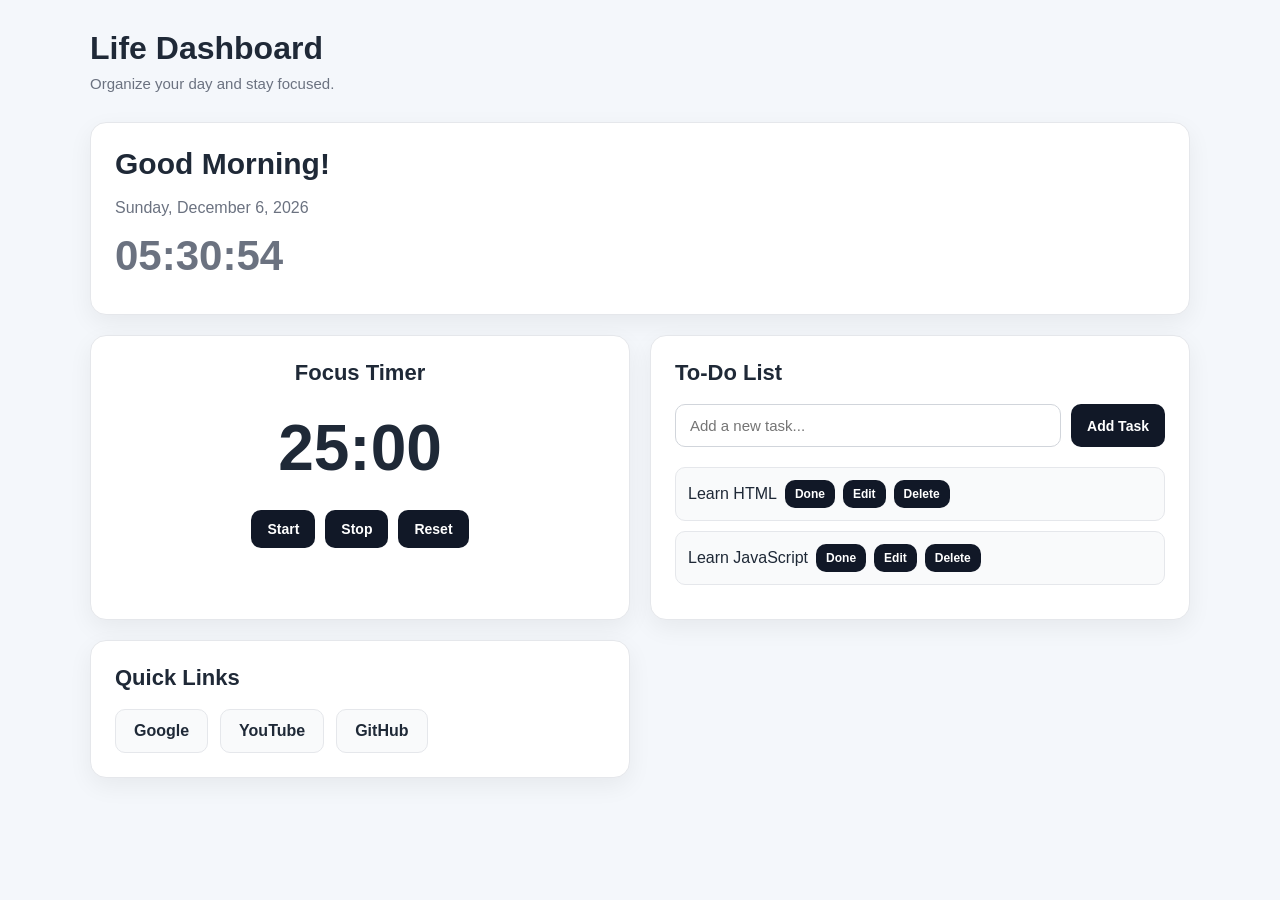
==== CodingCamp-24Agustus26-InsanKaylaRafi/index.html @ a3c7e479 "-" ====
<!DOCTYPE html>
<html lang="en">
<head>
    <meta charset="UTF-8">
    <meta name="viewport" content="width=device-width, initial-scale=1.0">
    <title>Life Dashboard</title>

    <link rel="stylesheet" href="css/style.css">

</head>

<body>

    <header>
        <div>
            <h1>Life Dashboard</h1>
            <p>Organize your day and stay focused.</p>
        </div>
    </header>

    <div class="dashboard">
        <!-- Greeting -->
        <section class="greeting-card">
            <h2 id="greeting">Good Morning!</h2>
            <p id="date">Monday, 24 August 2026</p>
            <p class="clock" id="clock">08:30:00</p>
        </section>

        <!-- Focus Timer -->
        <section class="timer-card">
            <h2>Focus Timer</h2>

            <div class="timer-display">
                25:00
            </div>

            <div class="timer-buttons">
                <button>Start</button>
                <button>Stop</button>
                <button>Reset</button>
            </div>
        </section>

        <!-- To-Do List -->
        <section>
            <h2>To-Do List</h2>

            <div class="todo-input">
                <input
                    type="text"
                    placeholder="Add a new task..."
                >
                <button>Add Task</button>
            </div>

            <ul>
                <li>
                    Learn HTML
                    <button>Done</button>
                    <button>Edit</button>
                    <button>Delete</button>
                </li>

                <li>
                    Learn JavaScript
                    <button>Done</button>
                    <button>Edit</button>
                    <button>Delete</button>
                </li>
            </ul>
        </section>

        <!-- Quick Links -->
        <section>
            <h2>Quick Links</h2>

            <div class="links-container">
                <a href="https://www.google.com" target="_blank" class="quick-link">
                    Google
                </a>

                <a href="https://www.youtube.com" target="_blank" class="quick-link">
                    YouTube
                </a>

                <a href="https://github.com" target="_blank" class="quick-link">
                    GitHub
                </a>
            </div>
        </section>
    </div>

    <script src="js/sciprt.js"></script>
</body>
</html>
---- CodingCamp-24Agustus26-InsanKaylaRafi/css/style.css ----
* {
    box-sizing: border-box;
    margin: 0;
    padding: 0;
}

body {
    font-family: Arial, Helvetica, sans-serif;
    background: #f4f7fb;
    color: #1f2937;
    min-height: 100vh;
    padding: 30px;
}




header {
    max-width: 1100px;
    margin: 0 auto 30px;
    display: flex;
    justify-content: space-between;
    align-items: center;
}

header h1 {
    font-size: 32px;
    margin-bottom: 8px;
}

header p {
    color: #6b7280;
    font-size: 15px;
}




.dashboard {
    max-width: 1100px;
    margin: 0 auto;

    display: grid;
    grid-template-columns: repeat(2, 1fr);
    gap: 20px;
}




section {
    background: white;
    border-radius: 16px;
    padding: 24px;

    box-shadow: 0 8px 25px rgba(0, 0, 0, 0.06);

    border: 1px solid #e5e7eb;
}

section h2 {
    font-size: 22px;
    margin-bottom: 18px;
}




.greeting-card {
    grid-column: span 2;
}

.greeting-card h2 {
    font-size: 30px;
}

.greeting-card p {
    color: #6b7280;
    margin-bottom: 10px;
}

.clock {
    font-size: 42px;
    font-weight: bold;
    margin: 15px 0 20px;
}



.name-section {
    display: flex;
    gap: 10px;
}

.name-section input {
    flex: 1;
}




.timer-card {
    text-align: center;
}

.timer-display {
    font-size: 64px;
    font-weight: bold;
    margin: 25px 0;
}

.timer-buttons {
    display: flex;
    justify-content: center;
    gap: 10px;
}




input {
    width: 100%;
    padding: 12px 14px;

    border: 1px solid #d1d5db;
    border-radius: 10px;

    font-size: 15px;
    outline: none;
}

input:focus {
    border-color: #6b7280;
}




button {
    border: none;
    border-radius: 10px;

    padding: 11px 16px;

    font-size: 14px;
    font-weight: 600;

    cursor: pointer;

    background: #111827;
    color: white;

    transition: 0.2s;
}

button:hover {
    transform: translateY(-1px);
    opacity: 0.9;
}



.todo-input {
    display: flex;
    gap: 10px;
    margin-bottom: 20px;
}

.todo-input input {
    flex: 1;
}

ul {
    list-style: none;
}

li {
    display: flex;
    align-items: center;
    gap: 8px;

    padding: 12px;

    margin-bottom: 10px;

    background: #f9fafb;

    border-radius: 10px;

    border: 1px solid #e5e7eb;
}

li button {
    padding: 7px 10px;
    font-size: 12px;
}




.links-container {
    display: flex;
    flex-wrap: wrap;
    gap: 12px;
}

.quick-link {
    text-decoration: none;

    padding: 12px 18px;

    background: #f9fafb;

    border: 1px solid #e5e7eb;

    border-radius: 10px;

    color: #1f2937;

    font-weight: 600;

    transition: 0.2s;
}

.quick-link:hover {
    transform: translateY(-2px);
}



.theme-btn {
    background: #374151;
}




@media (max-width: 768px) {

    body {
        padding: 20px;
    }

    header {
        flex-direction: column;
        align-items: flex-start;
        gap: 15px;
    }

    .dashboard {
        grid-template-columns: 1fr;
    }

    .greeting-card {
        grid-column: span 1;
    }

    .timer-display {
        font-size: 50px;
    }

    .name-section,
    .todo-input {
        flex-direction: column;
    }

    .timer-buttons {
        flex-wrap: wrap;
    }
}
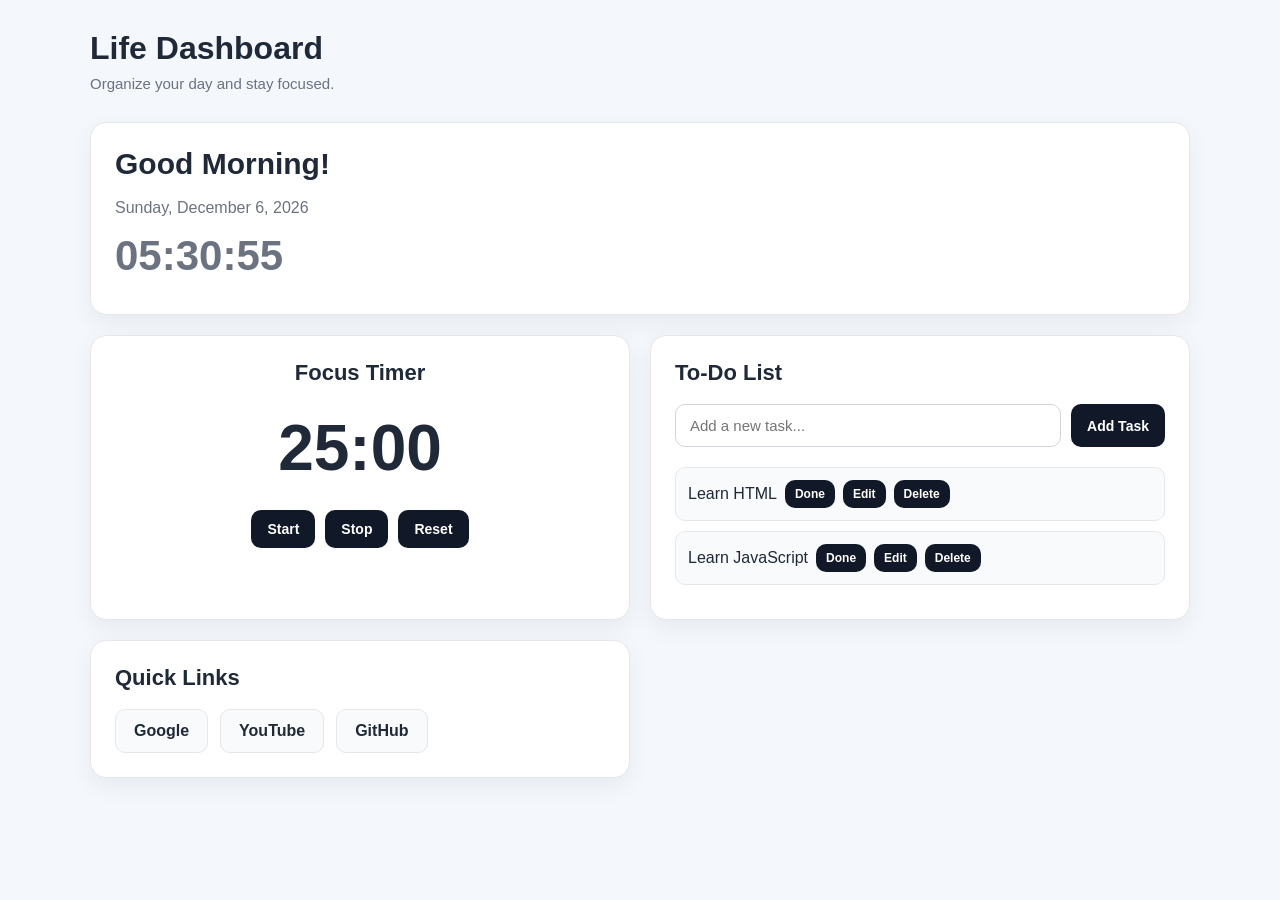
==== commit 9f6b0e9b: "-" ====
--- a/CodingCamp-24Agustus26-InsanKaylaRafi/index.html
+++ b/CodingCamp-24Agustus26-InsanKaylaRafi/index.html
@@ -1,4 +1,4 @@
-<!DOCTYPE html>
+﻿<!DOCTYPE html>
 <html lang="en">
 <head>
     <meta charset="UTF-8">
@@ -30,14 +30,14 @@
         <section class="timer-card">
             <h2>Focus Timer</h2>
 
-            <div class="timer-display">
+            <div class="timer-display" id="timerDisplay">
                 25:00
             </div>
 
             <div class="timer-buttons">
-                <button>Start</button>
-                <button>Stop</button>
-                <button>Reset</button>
+                <button id="startTimer">Start</button>
+                <button id="stopTimer">Stop</button>
+                <button id="resetTimer">Reset</button>
             </div>
         </section>
 
@@ -92,4 +92,4 @@
 
     <script src="js/sciprt.js"></script>
 </body>
-</html>+</html>
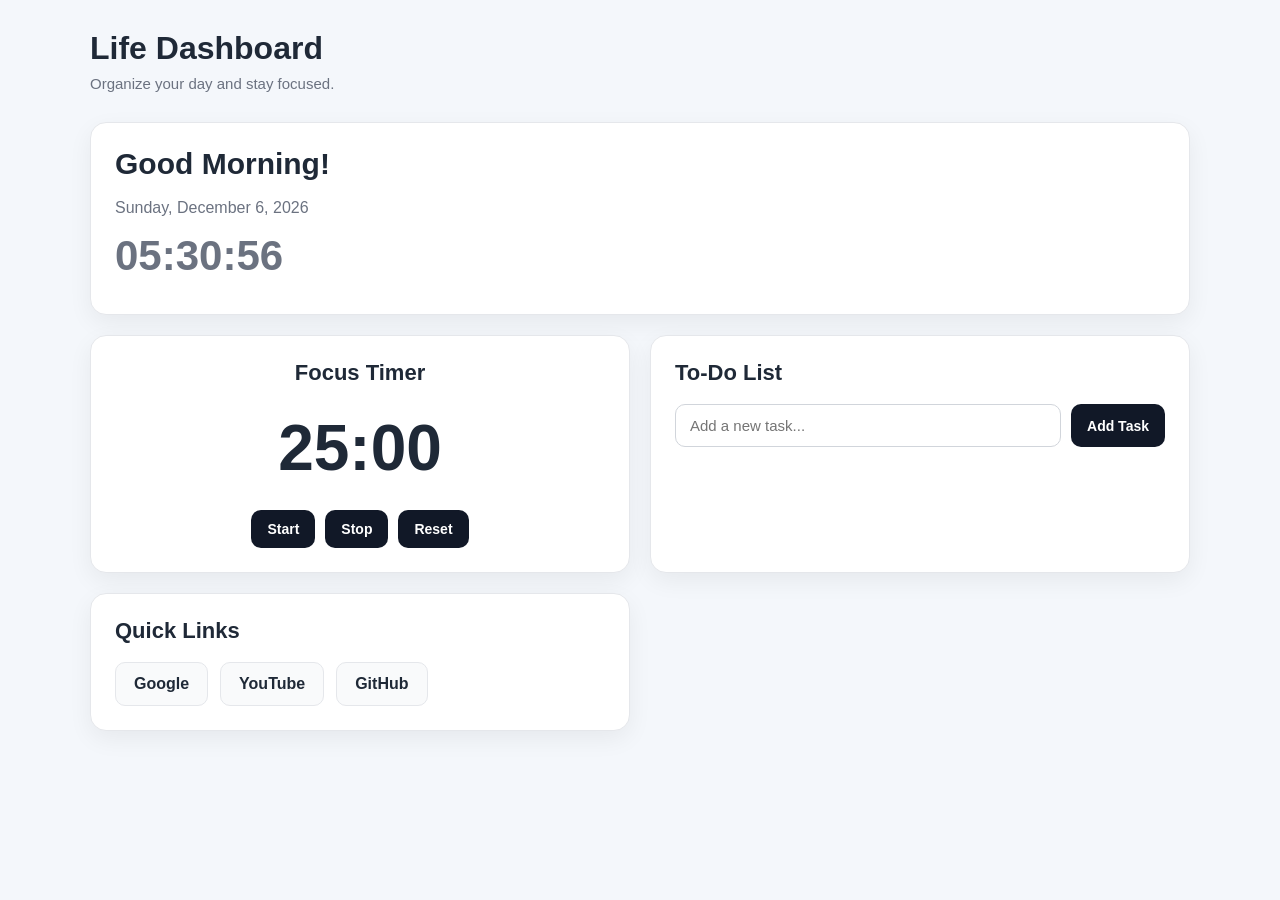
==== commit 44002283: "-" ====
--- a/CodingCamp-24Agustus26-InsanKaylaRafi/index.html
+++ b/CodingCamp-24Agustus26-InsanKaylaRafi/index.html
@@ -19,14 +19,14 @@
     </header>
 
     <div class="dashboard">
-        <!-- Greeting -->
+        
         <section class="greeting-card">
             <h2 id="greeting">Good Morning!</h2>
             <p id="date">Monday, 24 August 2026</p>
             <p class="clock" id="clock">08:30:00</p>
         </section>
 
-        <!-- Focus Timer -->
+        
         <section class="timer-card">
             <h2>Focus Timer</h2>
 
@@ -41,36 +41,28 @@
             </div>
         </section>
 
-        <!-- To-Do List -->
+        
         <section>
             <h2>To-Do List</h2>
 
             <div class="todo-input">
                 <input
                     type="text"
+                    id="taskInput"
                     placeholder="Add a new task..."
                 >
-                <button>Add Task</button>
+
+                <button id="addTaskBtn">
+                    Add Task
+                </button>
             </div>
 
-            <ul>
-                <li>
-                    Learn HTML
-                    <button>Done</button>
-                    <button>Edit</button>
-                    <button>Delete</button>
-                </li>
-
-                <li>
-                    Learn JavaScript
-                    <button>Done</button>
-                    <button>Edit</button>
-                    <button>Delete</button>
-                </li>
+            <ul id="taskList">
             </ul>
         </section>
+       
 
-        <!-- Quick Links -->
+        
         <section>
             <h2>Quick Links</h2>
 
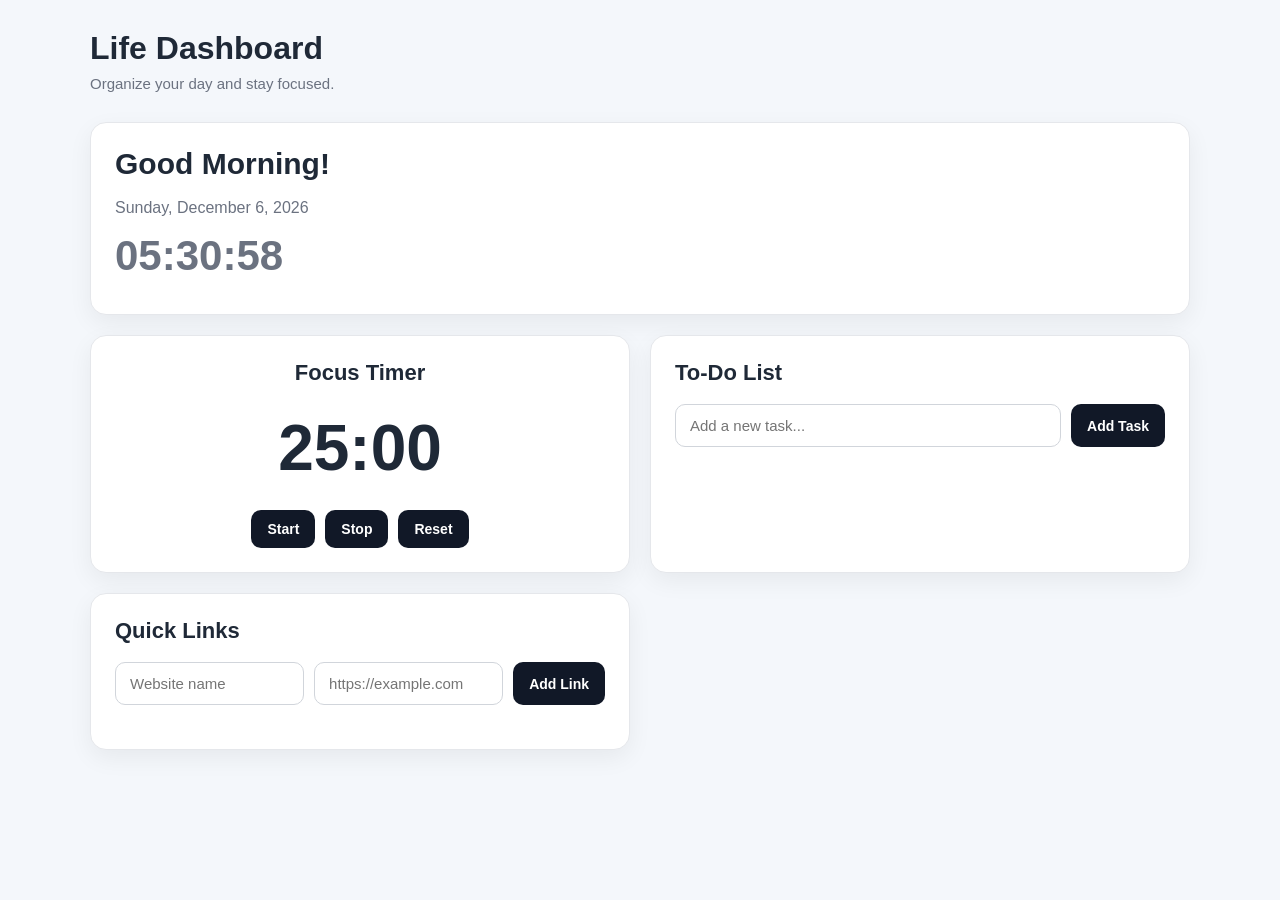
==== commit 8d8fa0e8: "-" ====
--- a/CodingCamp-24Agustus26-InsanKaylaRafi/index.html
+++ b/CodingCamp-24Agustus26-InsanKaylaRafi/index.html
@@ -62,22 +62,29 @@
         </section>
        
 
-        
+
         <section>
             <h2>Quick Links</h2>
 
-            <div class="links-container">
-                <a href="https://www.google.com" target="_blank" class="quick-link">
-                    Google
-                </a>
+            <div class="link-input">
+                <input
+                    type="text"
+                    id="linkNameInput"
+                    placeholder="Website name"
+                >
 
-                <a href="https://www.youtube.com" target="_blank" class="quick-link">
-                    YouTube
-                </a>
+                <input
+                    type="text"
+                    id="linkUrlInput"
+                    placeholder="https://example.com"
+                >
 
-                <a href="https://github.com" target="_blank" class="quick-link">
-                    GitHub
-                </a>
+                <button id="addLinkBtn">
+                    Add Link
+                </button>
+            </div>
+
+            <div id="quickLinksList" class="links-container">
             </div>
         </section>
     </div>
--- a/CodingCamp-24Agustus26-InsanKaylaRafi/css/style.css
+++ b/CodingCamp-24Agustus26-InsanKaylaRafi/css/style.css
@@ -269,4 +269,43 @@
     .timer-buttons {
         flex-wrap: wrap;
     }
+}
+
+.completed {
+    text-decoration: line-through;
+    opacity: 0.5;
+}
+
+.link-input {
+    display: flex;
+    gap: 10px;
+    margin-bottom: 20px;
+}
+
+.link-input input {
+    flex: 1;
+}
+
+.link-item {
+    display: flex;
+    align-items: center;
+    gap: 10px;
+
+    padding: 12px;
+
+    background: #f9fafb;
+    border: 1px solid #e5e7eb;
+    border-radius: 10px;
+}
+
+.link-item a {
+    text-decoration: none;
+    color: #1f2937;
+    font-weight: 600;
+}
+
+@media (max-width: 768px) {
+    .link-input {
+        flex-direction: column;
+    }
 }
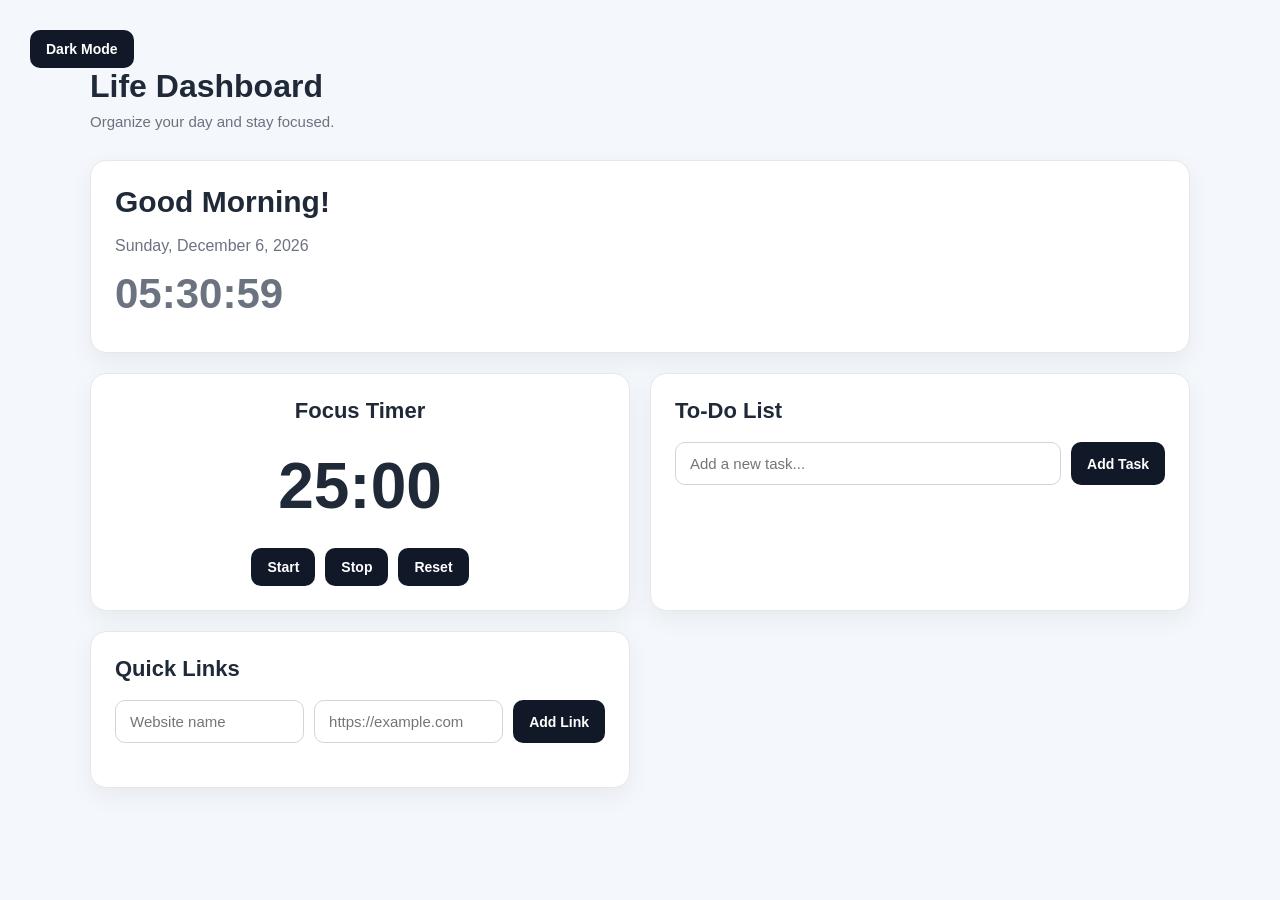
==== commit 827d6b72: "-" ====
--- a/CodingCamp-24Agustus26-InsanKaylaRafi/index.html
+++ b/CodingCamp-24Agustus26-InsanKaylaRafi/index.html
@@ -3,7 +3,11 @@
 <head>
     <meta charset="UTF-8">
     <meta name="viewport" content="width=device-width, initial-scale=1.0">
-    <title>Life Dashboard</title>
+    <title>coding camp revou</title>
+    
+    <button id="themeToggle">
+    Dark Mode
+    </button>
 
     <link rel="stylesheet" href="css/style.css">
 
--- a/CodingCamp-24Agustus26-InsanKaylaRafi/css/style.css
+++ b/CodingCamp-24Agustus26-InsanKaylaRafi/css/style.css
@@ -308,4 +308,41 @@
     .link-input {
         flex-direction: column;
     }
+}
+
+
+
+body.dark-mode {
+    background: #111827;
+    color: #f9fafb;
+}
+
+body.dark-mode section {
+    background: #1f2937;
+    border-color: #374151;
+}
+
+body.dark-mode header p,
+body.dark-mode section p {
+    color: #d1d5db;
+}
+
+body.dark-mode input {
+    background: #374151;
+    color: white;
+    border-color: #4b5563;
+}
+
+body.dark-mode li {
+    background: #374151;
+    border-color: #4b5563;
+}
+
+body.dark-mode .link-item {
+    background: #374151;
+    border-color: #4b5563;
+}
+
+body.dark-mode .link-item a {
+    color: white;
 }
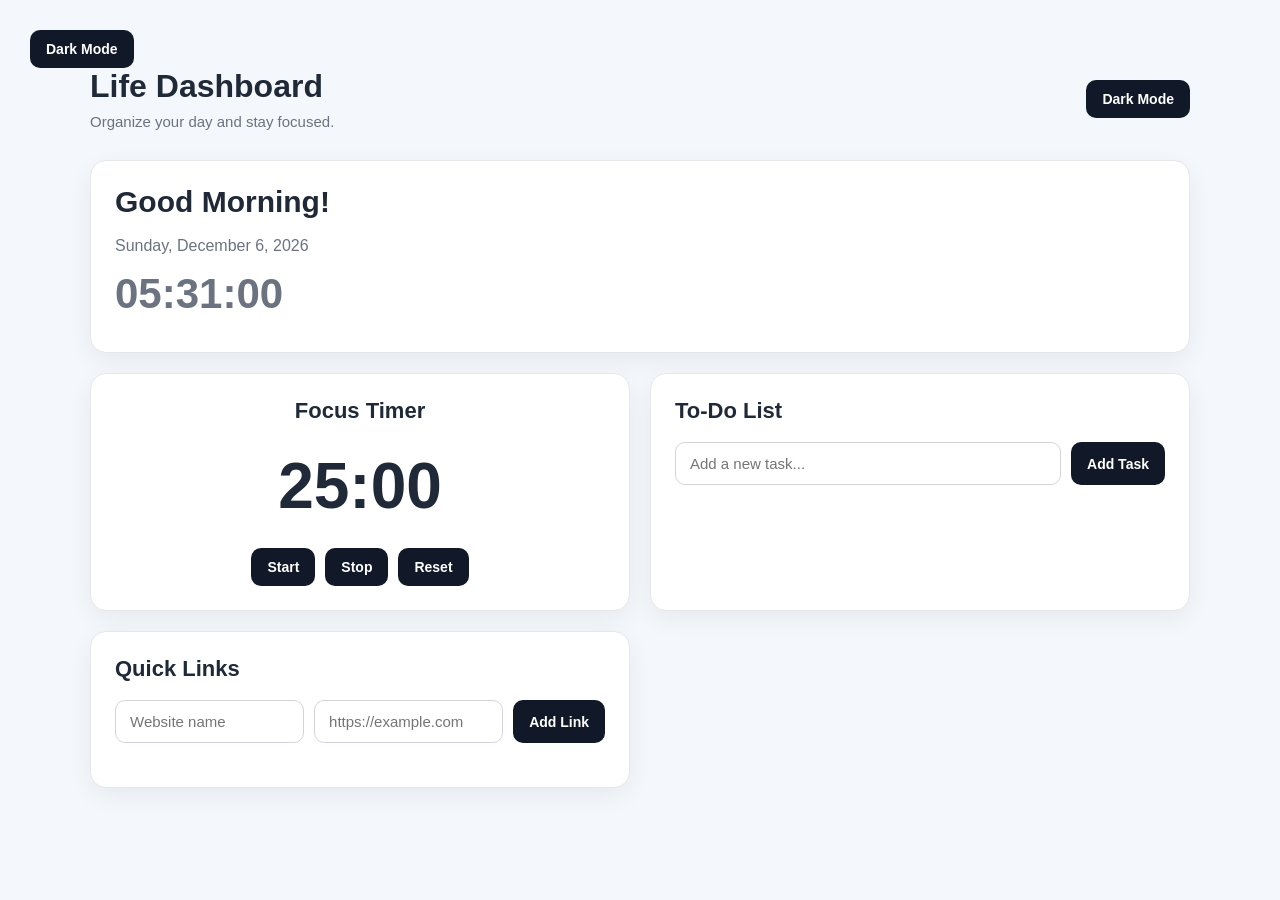
==== commit 2cdf0906: "-" ====
--- a/CodingCamp-24Agustus26-InsanKaylaRafi/index.html
+++ b/CodingCamp-24Agustus26-InsanKaylaRafi/index.html
@@ -20,6 +20,9 @@
             <h1>Life Dashboard</h1>
             <p>Organize your day and stay focused.</p>
         </div>
+        <button id="themeToggle">
+        Dark Mode
+        </button>
     </header>
 
     <div class="dashboard">
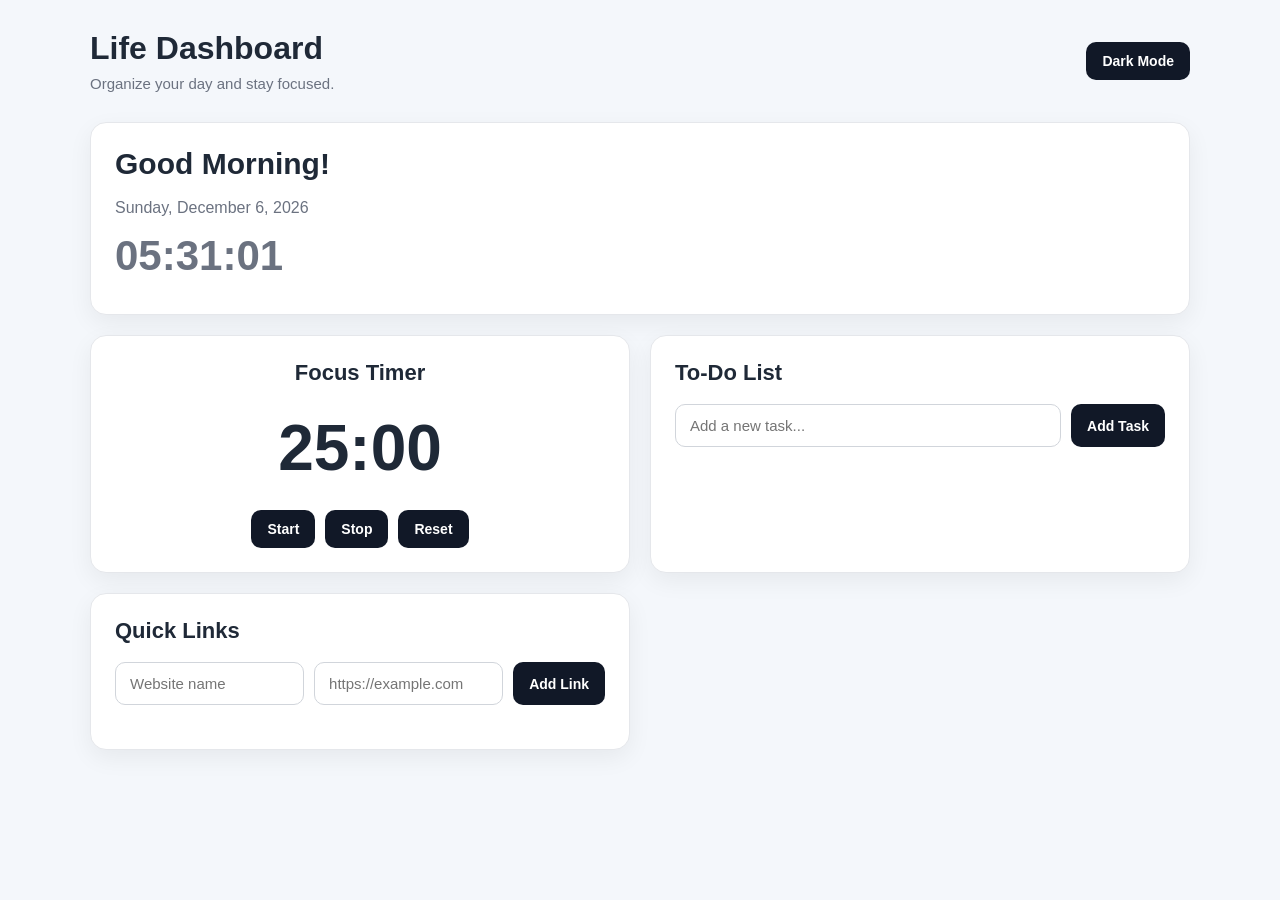
==== commit db7fb6ca: "-" ====
--- a/CodingCamp-24Agustus26-InsanKaylaRafi/index.html
+++ b/CodingCamp-24Agustus26-InsanKaylaRafi/index.html
@@ -5,9 +5,6 @@
     <meta name="viewport" content="width=device-width, initial-scale=1.0">
     <title>coding camp revou</title>
     
-    <button id="themeToggle">
-    Dark Mode
-    </button>
 
     <link rel="stylesheet" href="css/style.css">
 
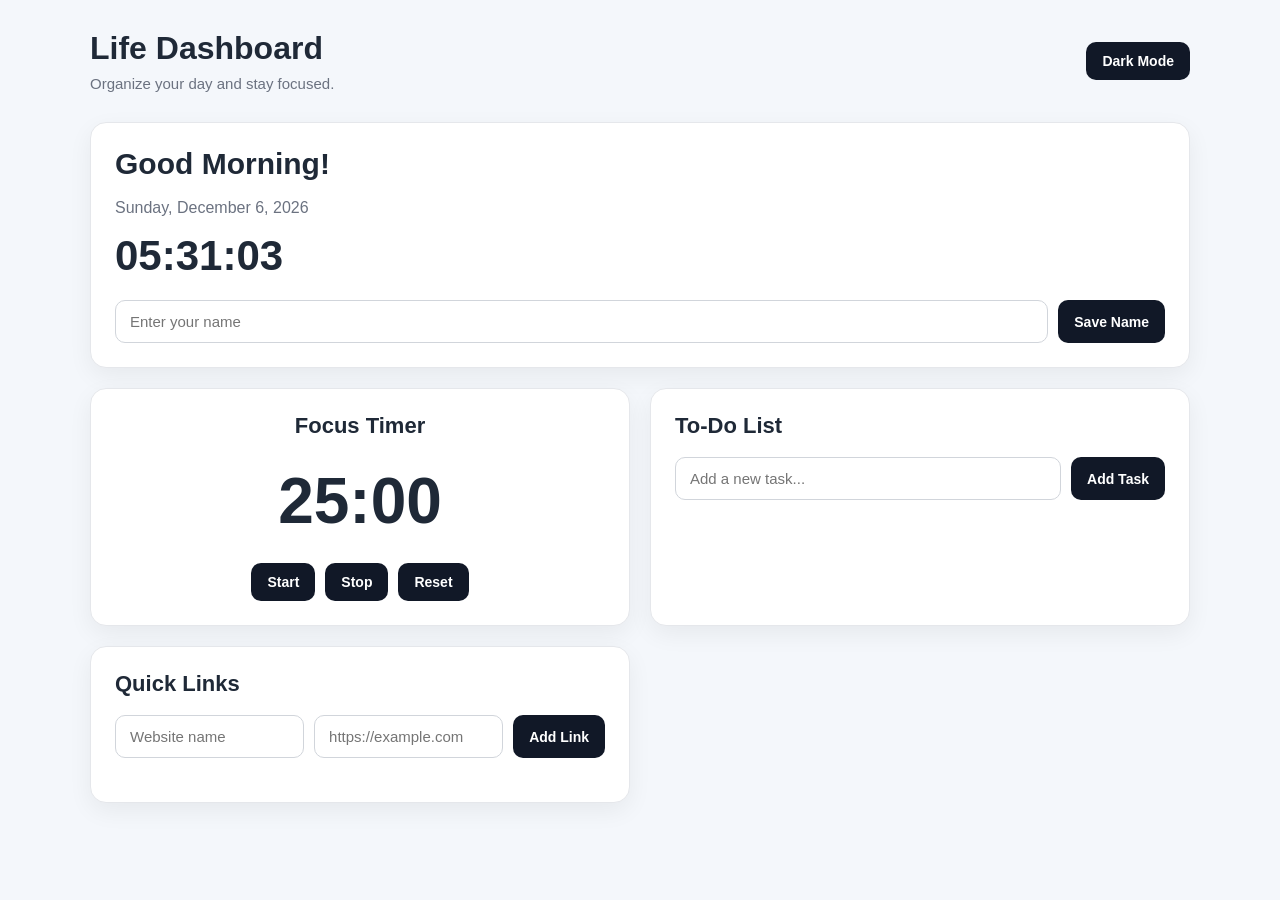
==== commit eb661373: "-" ====
--- a/CodingCamp-24Agustus26-InsanKaylaRafi/index.html
+++ b/CodingCamp-24Agustus26-InsanKaylaRafi/index.html
@@ -26,8 +26,24 @@
         
         <section class="greeting-card">
             <h2 id="greeting">Good Morning!</h2>
+
             <p id="date">Monday, 24 August 2026</p>
-            <p class="clock" id="clock">08:30:00</p>
+
+            <div id="clock" class="clock">
+                08:30:00
+            </div>
+
+            <div class="name-section">
+                <input
+                    type="text"
+                    id="nameInput"
+                    placeholder="Enter your name"
+                >
+
+                <button id="saveNameBtn">
+                    Save Name
+                </button>
+            </div>
         </section>
 
         
